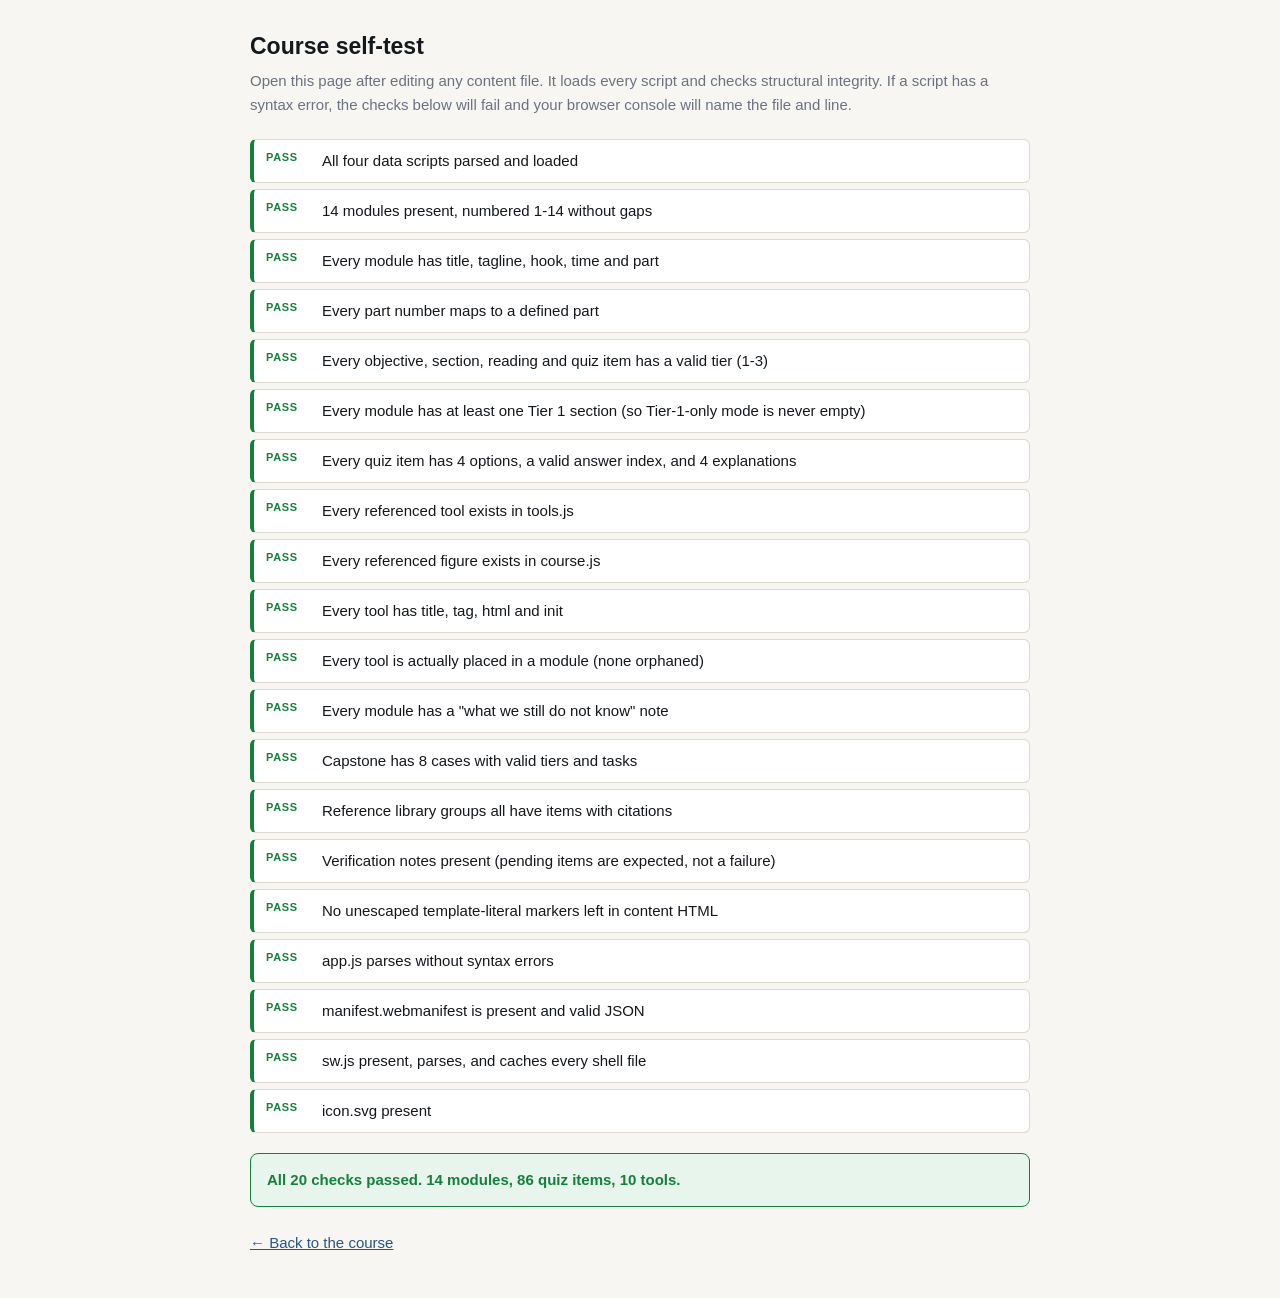
==== check.html @ 5ceced8b "Publish cholesterol MOOC" ====
<!DOCTYPE html>
<html lang="en">
<head>
<meta charset="utf-8">
<meta name="viewport" content="width=device-width, initial-scale=1">
<title>Self-test — Cholesterol MOOC</title>
<link rel="icon" href="icon.svg" type="image/svg+xml">
<style>
  body{font:15px/1.6 -apple-system,BlinkMacSystemFont,'Segoe UI',Roboto,sans-serif;max-width:780px;margin:0 auto;padding:28px 20px;background:#f7f6f3;color:#14181d}
  h1{font-size:23px;margin:0 0 4px}
  p.sub{color:#6a7280;margin:0 0 22px}
  .row{display:flex;gap:10px;align-items:flex-start;padding:9px 12px;border-radius:6px;margin-bottom:6px;background:#fff;border:1px solid #ddd8d0}
  .row.pass{border-left:4px solid #15803d}
  .row.fail{border-left:4px solid #b91c1c;background:#fdeaea}
  .tag{font-weight:700;font-size:11px;letter-spacing:.06em;flex:none;width:46px}
  .pass .tag{color:#15803d}.fail .tag{color:#b91c1c}
  .sum{padding:14px 16px;border-radius:8px;margin:20px 0;font-weight:600}
  .sum.ok{background:#e7f5ec;border:1px solid #15803d;color:#15803d}
  .sum.bad{background:#fdeaea;border:1px solid #b91c1c;color:#b91c1c}
  code{background:#f1efea;padding:1px 5px;border-radius:4px;font-size:.9em}
  a{color:#2c5580}
</style>
</head>
<body>

<h1>Course self-test</h1>
<p class="sub">Open this page after editing any content file. It loads every script and checks structural integrity. If a script has a syntax error, the checks below will fail and your browser console will name the file and line.</p>

<div id="out"></div>
<div id="sum"></div>

<p style="margin-top:24px"><a href="index.html">&larr; Back to the course</a></p>

<script src="assets/content-a.js" onerror="window.__loadFail='content-a.js'"></script>
<script src="assets/content-b.js" onerror="window.__loadFail='content-b.js'"></script>
<script src="assets/course.js" onerror="window.__loadFail='course.js'"></script>
<script src="assets/tools.js" onerror="window.__loadFail='tools.js'"></script>
<script>
(function(){
  const out = document.getElementById('out');
  let pass = 0, fail = 0;
  function t(name, fn){
    let ok = false, detail = '';
    try { const r = fn(); ok = r === true || r === undefined; if (typeof r === 'string') { ok = false; detail = r; } }
    catch(e){ ok = false; detail = e.message; }
    ok ? pass++ : fail++;
    out.insertAdjacentHTML('beforeend',
      `<div class="row ${ok?'pass':'fail'}"><span class="tag">${ok?'PASS':'FAIL'}</span><span>${name}${detail?' — <code>'+detail+'</code>':''}</span></div>`);
  }

  t('All four data scripts parsed and loaded', () => {
    if (window.__loadFail) return 'failed to load ' + window.__loadFail;
    if (!window.MODULES) return 'window.MODULES missing — syntax error in content-a.js or content-b.js';
    if (!window.COURSE)  return 'window.COURSE missing — syntax error in course.js';
    if (!window.TOOLS)   return 'window.TOOLS missing — syntax error in tools.js';
    if (!window.FIGURES) return 'window.FIGURES missing';
    if (!window.CAPSTONE) return 'window.CAPSTONE missing';
    return true;
  });

  if (!window.MODULES) { render(); return; }

  t('14 modules present, numbered 1-14 without gaps', () => {
    const ids = MODULES.map(m => m.id).sort((a,b)=>a-b);
    if (ids.length !== 14) return ids.length + ' modules found';
    for (let i=0;i<14;i++) if (ids[i] !== i+1) return 'gap or duplicate at position ' + (i+1);
    return true;
  });

  t('Every module has title, tagline, hook, time and part', () => {
    for (const m of MODULES)
      for (const k of ['title','tagline','hook','time','part'])
        if (!m[k]) return `module ${m.id} missing ${k}`;
    return true;
  });

  t('Every part number maps to a defined part', () => {
    const ok = COURSE.parts.map(p => p.n);
    for (const m of MODULES) if (!ok.includes(m.part)) return `module ${m.id} has unknown part ${m.part}`;
    return true;
  });

  t('Every objective, section, reading and quiz item has a valid tier (1-3)', () => {
    for (const m of MODULES){
      for (const o of m.objectives) if (![1,2,3].includes(o.tier)) return `module ${m.id} objective tier ${o.tier}`;
      for (const s of m.sections) if (!s.tool && !s.figure && ![1,2,3].includes(s.tier)) return `module ${m.id} section tier ${s.tier}`;
      for (const r of m.readings) if (![1,2,3].includes(r.tier)) return `module ${m.id} reading tier ${r.tier}`;
      for (const q of m.quiz) if (![1,2,3].includes(q.tier)) return `module ${m.id} quiz tier ${q.tier}`;
    }
    return true;
  });

  t('Every module has at least one Tier 1 section (so Tier-1-only mode is never empty)', () => {
    for (const m of MODULES)
      if (!m.sections.some(s => s.tier === 1)) return `module ${m.id} has no Tier 1 section`;
    return true;
  });

  t('Every quiz item has 4 options, a valid answer index, and 4 explanations', () => {
    for (const m of MODULES) m.quiz.forEach((q,i) => {
      if (!Array.isArray(q.opts) || q.opts.length !== 4) throw new Error(`module ${m.id} q${i+1}: ${q.opts?q.opts.length:0} options`);
      if (!Number.isInteger(q.a) || q.a < 0 || q.a > 3) throw new Error(`module ${m.id} q${i+1}: answer index ${q.a}`);
      if (!Array.isArray(q.why) || q.why.length !== 4) throw new Error(`module ${m.id} q${i+1}: ${q.why?q.why.length:0} explanations, need 4`);
      q.why.forEach((w,j) => { if (!w || w.length < 15) throw new Error(`module ${m.id} q${i+1} option ${'ABCD'[j]}: explanation too short`); });
    });
    return true;
  });

  t('Every referenced tool exists in tools.js', () => {
    for (const m of MODULES) for (const s of m.sections)
      if (s.tool && !window.TOOLS[s.tool]) return `module ${m.id} references missing tool "${s.tool}"`;
    return true;
  });

  t('Every referenced figure exists in course.js', () => {
    for (const m of MODULES) for (const s of m.sections)
      if (s.figure && !window.FIGURES[s.figure]) return `module ${m.id} references missing figure "${s.figure}"`;
    return true;
  });

  t('Every tool has title, tag, html and init', () => {
    for (const k in window.TOOLS){
      const T = window.TOOLS[k];
      for (const f of ['title','tag','html','init']) if (T[f] === undefined) return `tool "${k}" missing ${f}`;
      if (typeof T.init !== 'function') return `tool "${k}" init is not a function`;
    }
    return true;
  });

  t('Every tool is actually placed in a module (none orphaned)', () => {
    const used = new Set();
    MODULES.forEach(m => m.sections.forEach(s => s.tool && used.add(s.tool)));
    const orphans = Object.keys(window.TOOLS).filter(k => !used.has(k));
    return orphans.length ? 'unused: ' + orphans.join(', ') : true;
  });

  t('Every module has a "what we still do not know" note', () => {
    for (const m of MODULES) if (!m.unknown) return `module ${m.id} missing`;
    return true;
  });

  t('Capstone has 8 cases with valid tiers and tasks', () => {
    if (CAPSTONE.length !== 8) return CAPSTONE.length + ' cases';
    for (const c of CAPSTONE){
      if (![1,2,3].includes(c.tier)) return `case ${c.n} tier ${c.tier}`;
      if (!c.asks || !c.asks.length) return `case ${c.n} has no tasks`;
    }
    return true;
  });

  t('Reference library groups all have items with citations', () => {
    for (const g of window.REFERENCES){
      if (!g.items || !g.items.length) return `group "${g.group}" empty`;
      for (const i of g.items) if (!i.cite) return `group "${g.group}" has an item without a citation`;
    }
    return true;
  });

  t('Verification notes present (pending items are expected, not a failure)', () => {
    if (!window.VERIFY_NOTES || !VERIFY_NOTES.pending) return 'missing';
    return true;
  });

  t('No unescaped template-literal markers left in content HTML', () => {
    for (const m of MODULES) for (const s of m.sections)
      if (s.html && s.html.includes('${')) return `module ${m.id} section "${s.h}" contains an unresolved placeholder`;
    return true;
  });

  render();

  // These four need a real server (fetch is blocked on file://).
  // app.js in particular cannot be executed here — it expects the course DOM —
  // so we parse-check it with new Function() without running it.
  if (location.protocol.startsWith('http')) {
    Promise.all([
      fetch('assets/app.js').then(r => r.text()).then(src => {
        try { new Function(src); t('app.js parses without syntax errors', () => true); }
        catch (e) { t('app.js parses without syntax errors', () => e.message); }
      }).catch(() => t('app.js reachable', () => 'could not fetch assets/app.js')),

      fetch('manifest.webmanifest').then(r => r.json()).then(mf => {
        t('manifest.webmanifest is present and valid JSON', () => {
          if (!mf.name) return 'no name field';
          if (!mf.icons || !mf.icons.length) return 'no icons declared';
          if (mf.start_url !== './') return 'start_url should be "./" so the app works at any subpath';
          return true;
        });
      }).catch(() => t('manifest.webmanifest present', () => 'missing or invalid JSON — phones will not offer to install')),

      fetch('sw.js').then(r => r.text()).then(src => {
        t('sw.js present, parses, and caches every shell file', () => {
          try { new Function(src); } catch (e) { return e.message; }
          const need = ['index.html','assets/style.css','assets/content-a.js','assets/content-b.js',
                        'assets/course.js','assets/tools.js','assets/app.js'];
          const missing = need.filter(f => !src.includes(f));
          if (missing.length) return 'not cached for offline use: ' + missing.join(', ');
          if (!/CACHE_VERSION\s*=\s*'v\d+'/.test(src)) return 'CACHE_VERSION missing — you will not be able to push updates to learners';
          return true;
        });
      }).catch(() => t('sw.js present', () => 'missing — offline study will not work')),

      fetch('icon.svg').then(r => {
        t('icon.svg present', () => r.ok ? true : 'returned ' + r.status);
      }).catch(() => t('icon.svg present', () => 'missing — home-screen icon will fall back to a default'))
    ]).then(render);
  } else {
    out.insertAdjacentHTML('beforeend',
      '<div class="row"><span class="tag">SKIP</span><span>4 further checks (app.js syntax, manifest, service worker, icon) need a server &mdash; run <code>serve.bat</code> and open <code>http://localhost:8080/check.html</code>, or check the live site after deploying</span></div>');
  }

  function render(){
    const total = pass + fail;
    const s = document.getElementById('sum');
    s.className = 'sum ' + (fail ? 'bad' : 'ok');
    s.textContent = fail
      ? `${fail} of ${total} checks failed. Open the browser console (F12) — a syntax error names the exact file and line.`
      : `All ${total} checks passed. ${window.MODULES ? MODULES.length + ' modules, ' + MODULES.reduce((a,m)=>a+m.quiz.length,0) + ' quiz items, ' + Object.keys(window.TOOLS).length + ' tools.' : ''}`;
  }
})();
</script>
</body>
</html>
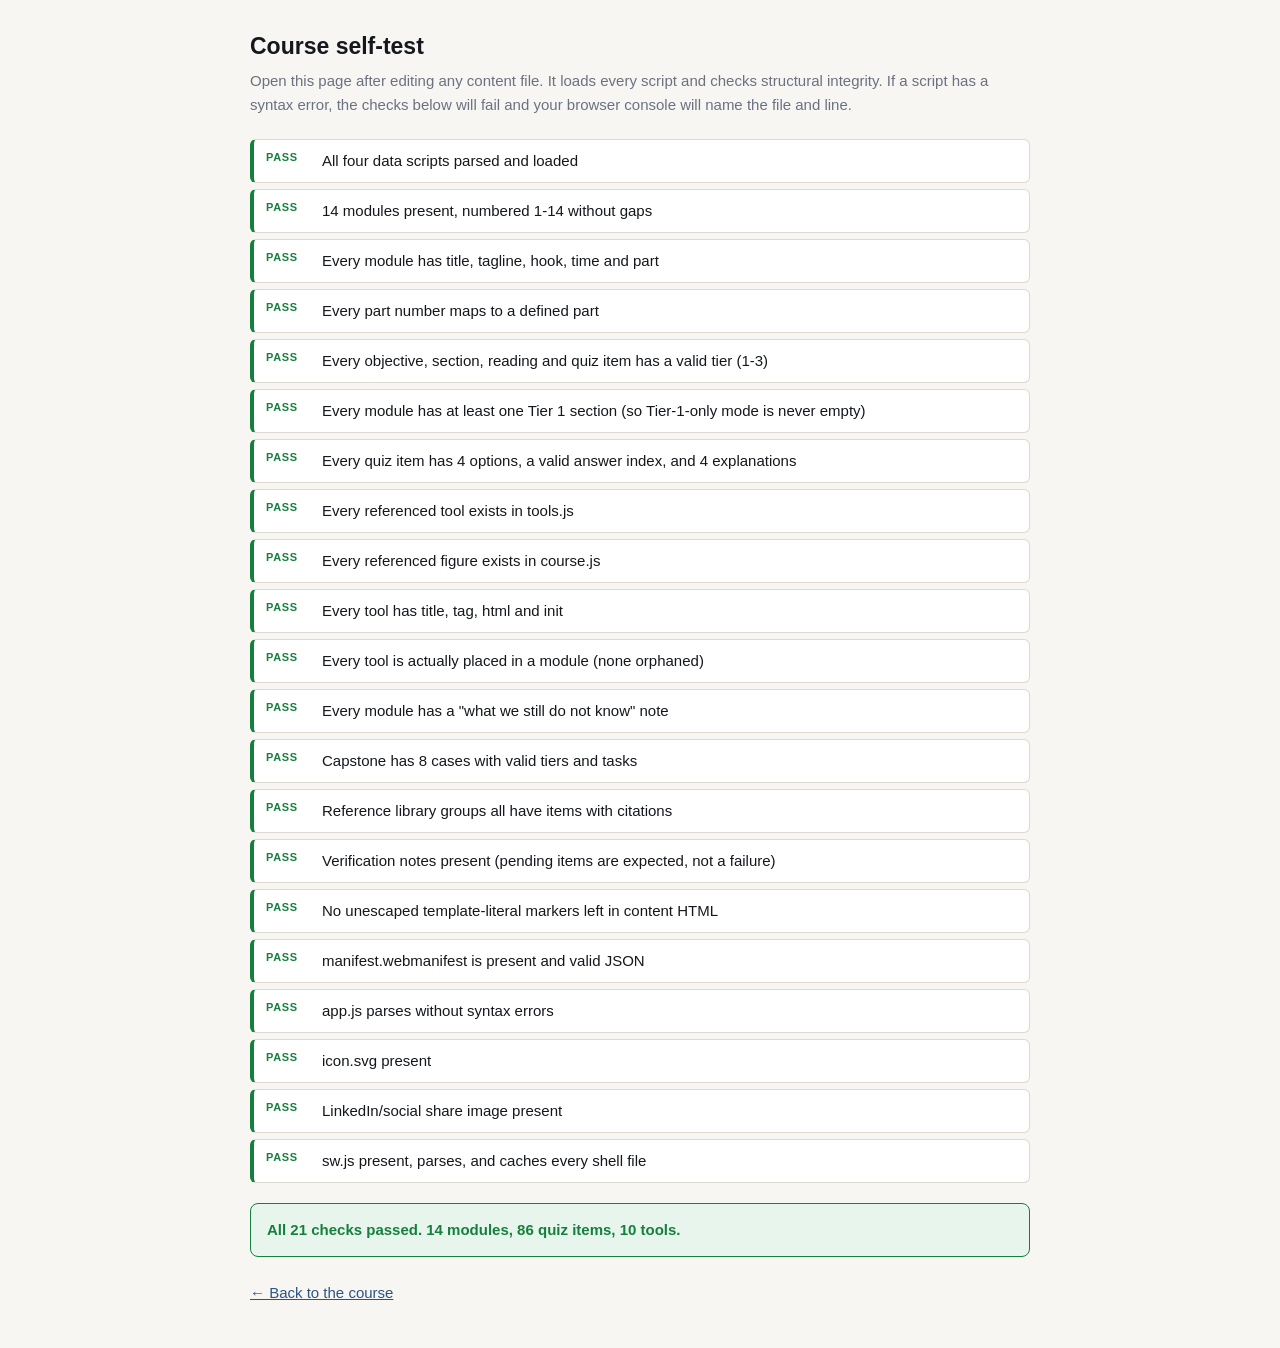
==== commit 6b7e2e4f: "Elevate course experience and evidence" ====
--- a/check.html
+++ b/check.html
@@ -169,7 +169,7 @@
 
   render();
 
-  // These four need a real server (fetch is blocked on file://).
+  // These checks need a real server (fetch is blocked on file://).
   // app.js in particular cannot be executed here — it expects the course DOM —
   // so we parse-check it with new Function() without running it.
   if (location.protocol.startsWith('http')) {
@@ -202,11 +202,15 @@
 
       fetch('icon.svg').then(r => {
         t('icon.svg present', () => r.ok ? true : 'returned ' + r.status);
-      }).catch(() => t('icon.svg present', () => 'missing — home-screen icon will fall back to a default'))
+      }).catch(() => t('icon.svg present', () => 'missing — home-screen icon will fall back to a default')),
+
+      fetch('social-card.png').then(r => {
+        t('LinkedIn/social share image present', () => r.ok ? true : 'returned ' + r.status);
+      }).catch(() => t('LinkedIn/social share image present', () => 'missing — shared links will have no large preview image'))
     ]).then(render);
   } else {
     out.insertAdjacentHTML('beforeend',
-      '<div class="row"><span class="tag">SKIP</span><span>4 further checks (app.js syntax, manifest, service worker, icon) need a server &mdash; run <code>serve.bat</code> and open <code>http://localhost:8080/check.html</code>, or check the live site after deploying</span></div>');
+      '<div class="row"><span class="tag">SKIP</span><span>5 further checks (app.js syntax, manifest, service worker, icons and social image) need a server &mdash; run <code>serve.bat</code> and open <code>http://localhost:8080/check.html</code>, or check the live site after deploying</span></div>');
   }
 
   function render(){
